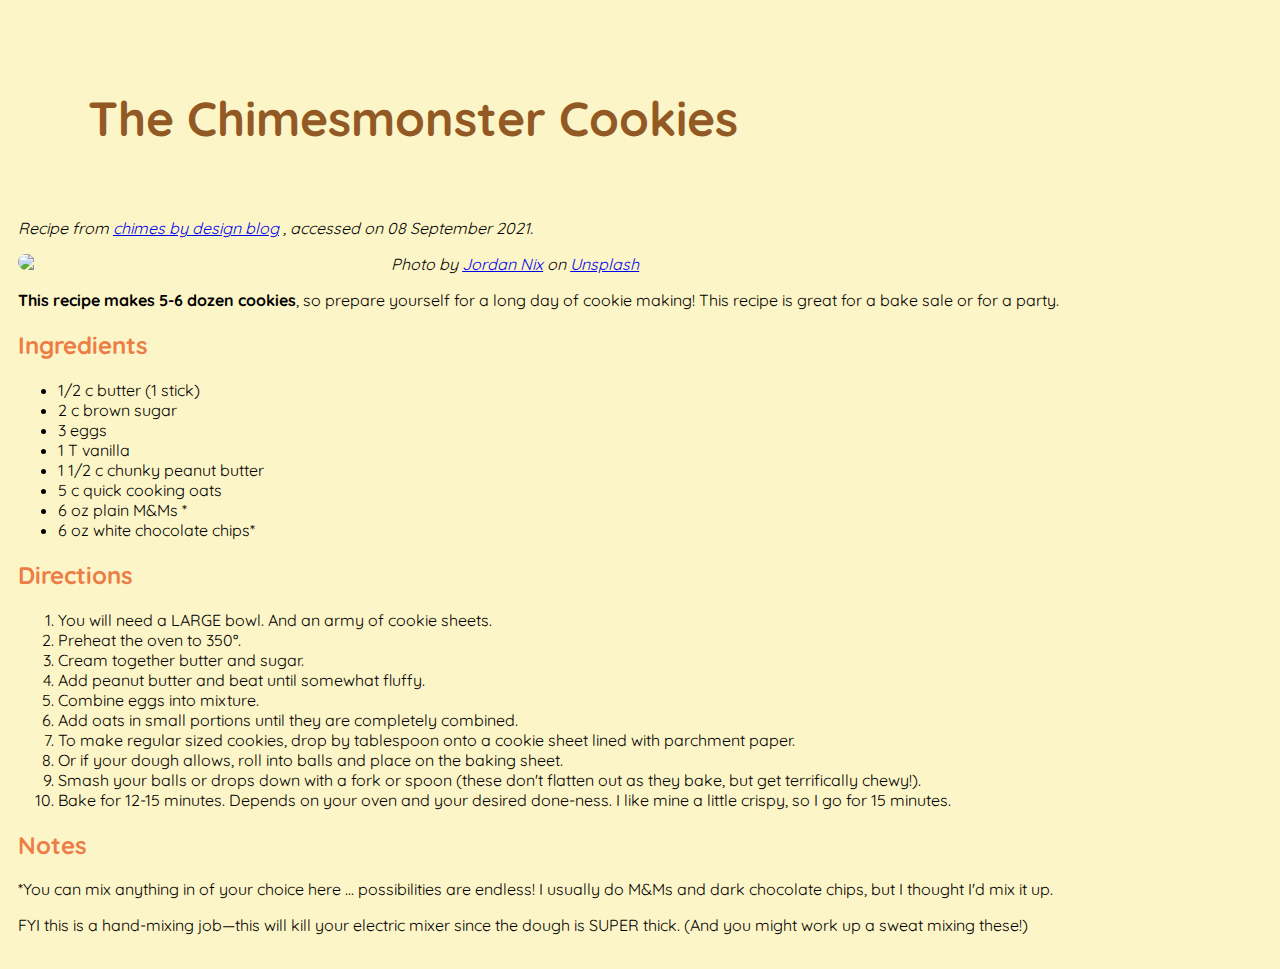
==== week_5/index.html @ fc8357a9 "Week 5 Exercise" ====
<!DOCTYPE html>
<html>
    <head>
        <link rel="stylesheet" href="style.css">
        <link rel="preconnect" href="https://fonts.googleapis.com">
        <link rel="preconnect" href="https://fonts.gstatic.com" crossorigin>
        <link href="https://fonts.googleapis.com/css2?family=Quicksand&display=swap" rel="stylesheet">  
    </head>
    <body>
        <h1>The Chimesmonster Cookies</h1>
        <p><i>Recipe from <a href="https://www.chimesdesign.com/blog/2012/02/coooooooooooooooooooooooookies/"> chimes by design blog</a> , accessed on 08 September 2021.
        </i></p>
<div i="one">
    <img src="https://uc11dba1cf2fbfc5fef80d7e0291.previews.dropboxusercontent.com/p/thumb/[base64]/p.jpeg?fv_content=true&size_mode=5">
    <p><i>Photo by <a href="https://unsplash.com/@jordannix?utm_source=unsplash&utm_medium=referral&utm_content=creditCopyText">Jordan Nix</a> on <a href="https://unsplash.com/s/photos/monster-cookies?utm_source=unsplash&utm_medium=referral&utm_content=creditCopyTextUnsplash">Unsplash</a></i></p>
</div>
<div id="two">
    <p><b>This recipe makes 5-6 dozen cookies</b>, so prepare yourself for a long day of cookie making! This recipe is great for a bake sale or for a party. </p>
</div>
<div id="three">
        <h2>Ingredients</h2>
        <ul>
            <li>1/2 c butter (1 stick)</li>
            <li>2 c brown sugar</li>
            <li>3 eggs</li>
            <li>1 T vanilla</li>
            <li>1 1/2 c chunky peanut butter</li>
            <li>5 c quick cooking oats</li>
            <li>6 oz plain M&Ms *</li>
            <li>6 oz white chocolate chips*</li>
        </ul>
    </div>
    <div id="four">
        <h2>Directions</h2>
            <ol>
                <li>You will need a LARGE bowl. And an army of cookie sheets.</li>
                <li>Preheat the oven to 350°.</li>
                <li>Cream together butter and sugar.</li>
                <li>Add peanut butter and beat until somewhat fluffy.</li>
                <li>Combine eggs into mixture.</li>
                <li>Add oats in small portions until they are completely combined.</li>
                <li>To make regular sized cookies, drop by tablespoon onto a cookie sheet lined with parchment paper.</li>
                <li>Or if your dough allows, roll into balls and place on the baking sheet.</li>
                <li>Smash your balls or drops down with a fork or spoon (these don't flatten out as they bake, but get terrifically chewy!).</li>
                <li>Bake for 12-15 minutes. Depends on your oven and your desired done-ness. I like mine a little crispy, so I go for 15 minutes.</li>
            </ol>
</div>
<div id="five">
    <h2>Notes</h2>
    <p>*You can mix anything in of your choice here ... possibilities are endless! I usually do M&Ms and dark chocolate chips, but I thought I'd mix it up.</p>
    <p>FYI this is a hand-mixing job—this will kill your electric mixer since the dough is SUPER thick. (And you might work up a sweat mixing these!)</p>
</div>
    </body>
    </html>
---- week_5/style.css ----
body{font-family: 'Quicksand', sans-serif; 
    background-color:#FCF5C7;
    padding: 10px
}

h1{color:#925925;
    font-size: 3em;
    padding: 50px;
    margin: 20px;
}

h2{color:#EC7D46; 
    font: 2em;

}

img {
    float: left;
    width: 30%;
    height: auto;
    border-radius: 10px;

}
#one {
    color:#925925;
}
#two{

}
#three{

}
#four{

}
#five{

}
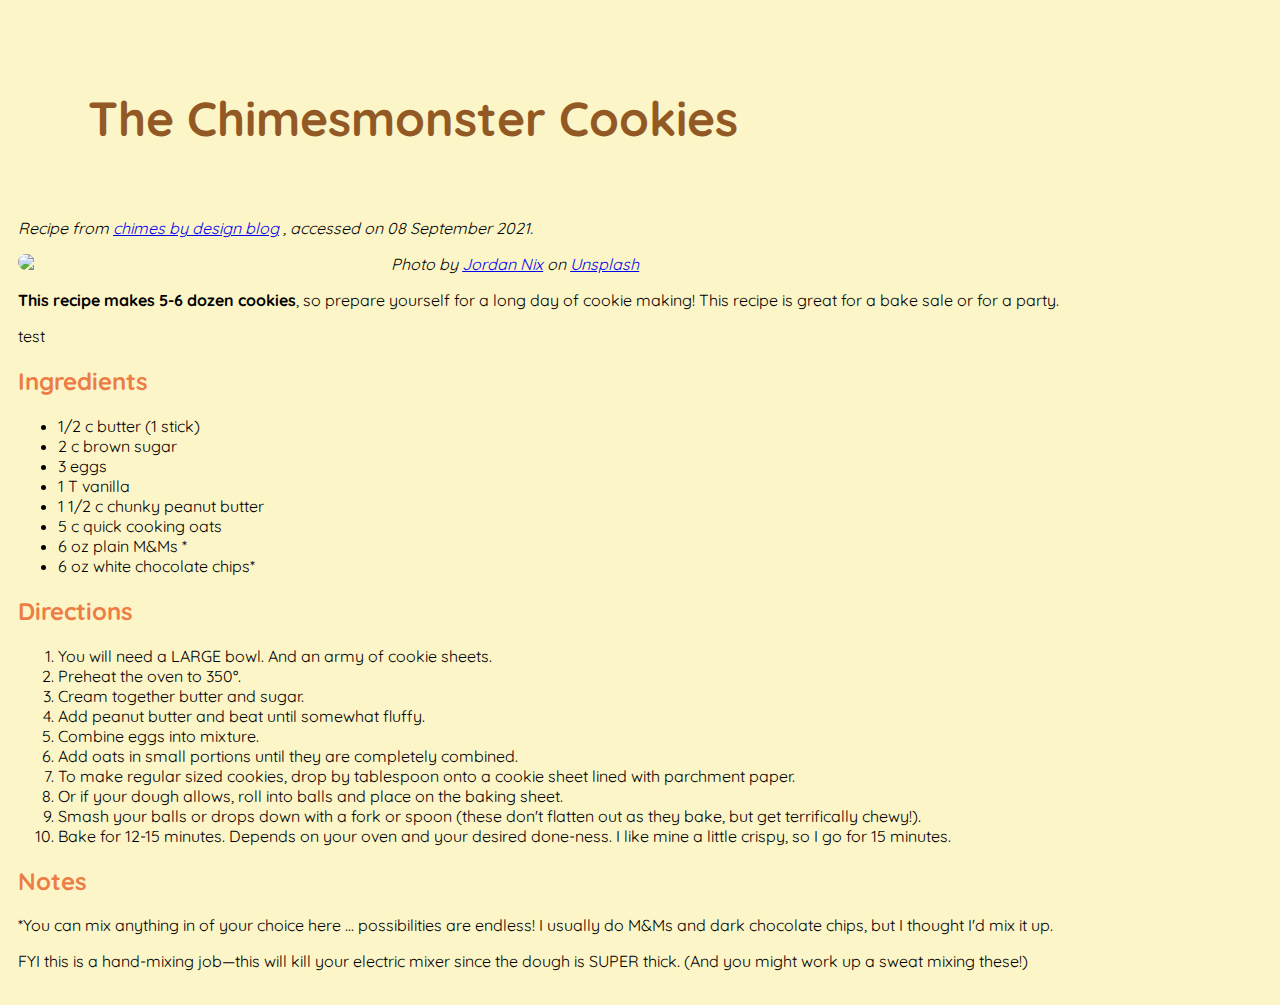
==== commit 50baa154: "testing" ====
--- a/week_5/index.html
+++ b/week_5/index.html
@@ -17,6 +17,11 @@
 <div id="two">
     <p><b>This recipe makes 5-6 dozen cookies</b>, so prepare yourself for a long day of cookie making! This recipe is great for a bake sale or for a party. </p>
 </div>
+
+<p>
+    test
+</p>
+
 <div id="three">
         <h2>Ingredients</h2>
         <ul>
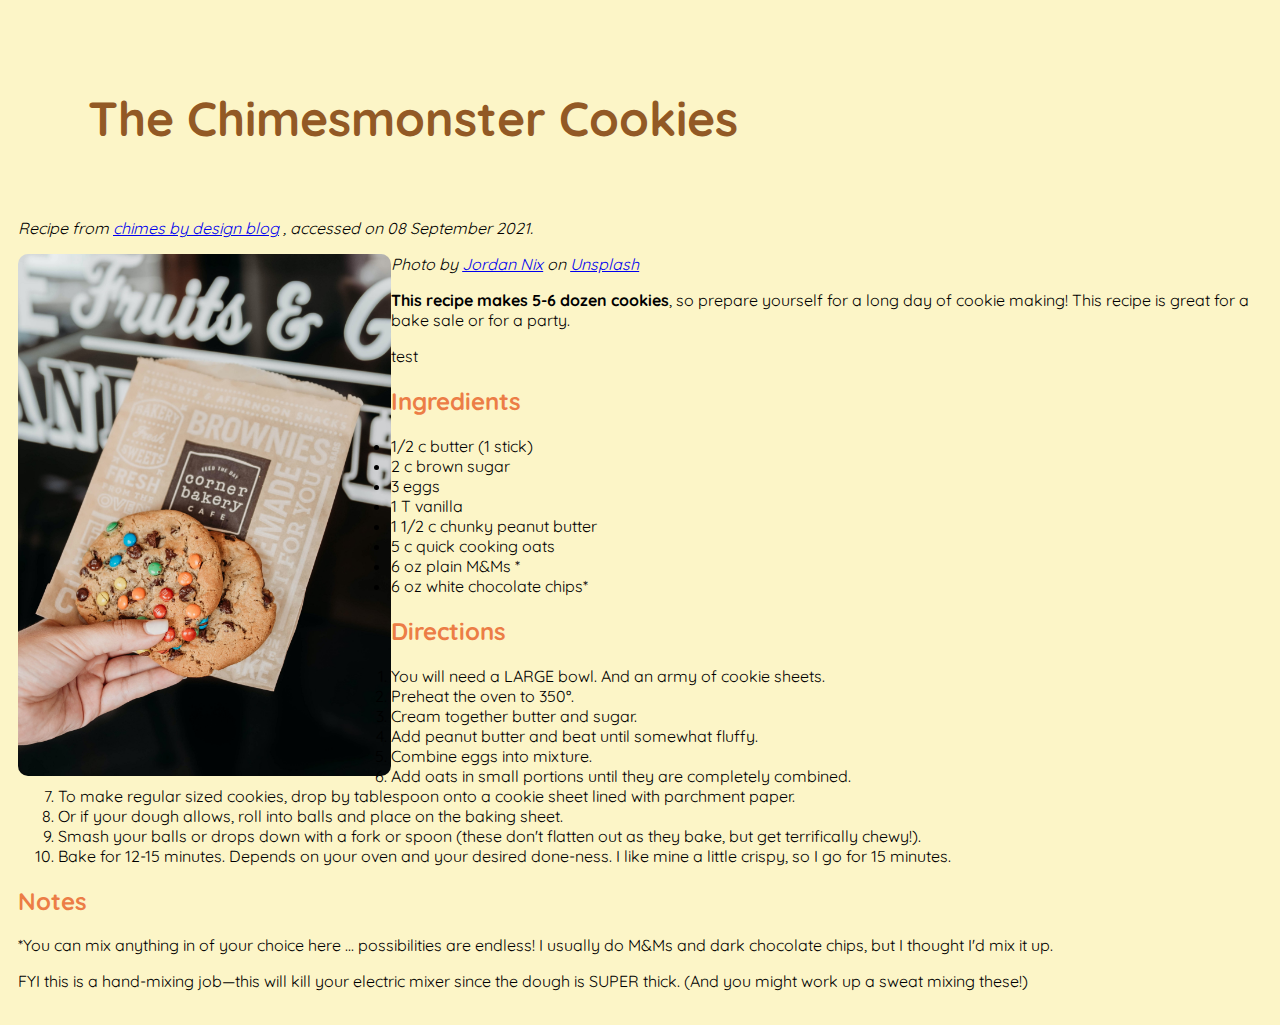
==== commit c4a1778e: "inserted image" ====
--- a/week_5/index.html
+++ b/week_5/index.html
@@ -11,7 +11,7 @@
         <p><i>Recipe from <a href="https://www.chimesdesign.com/blog/2012/02/coooooooooooooooooooooooookies/"> chimes by design blog</a> , accessed on 08 September 2021.
         </i></p>
 <div i="one">
-    <img src="https://uc11dba1cf2fbfc5fef80d7e0291.previews.dropboxusercontent.com/p/thumb/[base64]/p.jpeg?fv_content=true&size_mode=5">
+    <img src="images/cookies.jpg">
     <p><i>Photo by <a href="https://unsplash.com/@jordannix?utm_source=unsplash&utm_medium=referral&utm_content=creditCopyText">Jordan Nix</a> on <a href="https://unsplash.com/s/photos/monster-cookies?utm_source=unsplash&utm_medium=referral&utm_content=creditCopyTextUnsplash">Unsplash</a></i></p>
 </div>
 <div id="two">
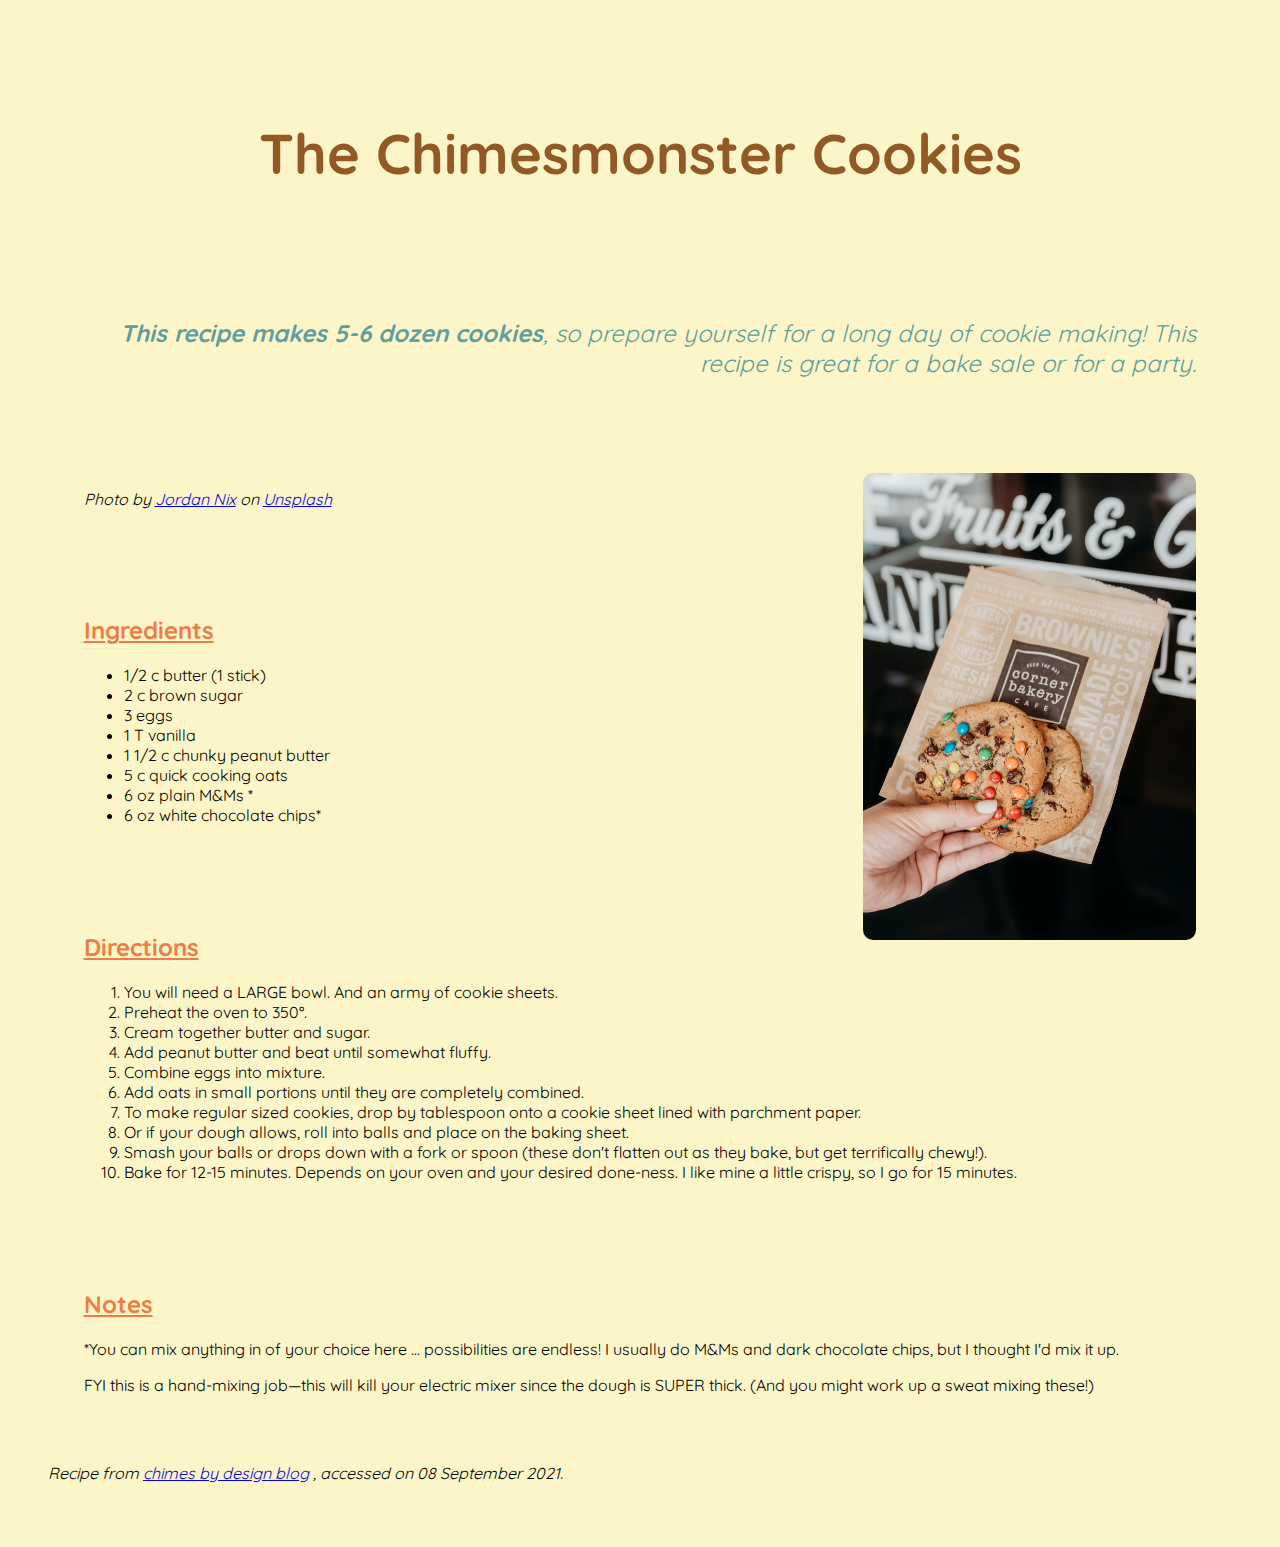
==== commit ec18a83b: "updated" ====
--- a/week_5/index.html
+++ b/week_5/index.html
@@ -8,19 +8,17 @@
     </head>
     <body>
         <h1>The Chimesmonster Cookies</h1>
-        <p><i>Recipe from <a href="https://www.chimesdesign.com/blog/2012/02/coooooooooooooooooooooooookies/"> chimes by design blog</a> , accessed on 08 September 2021.
-        </i></p>
+        
+
+<div id="two">
+    <p><b><i>This recipe makes 5-6 dozen cookies</b>, so prepare yourself for a long day of cookie making! This recipe is great for a bake sale or for a party.</i></p>
+</div>
 <div i="one">
-    <img src="images/cookies.jpg">
+    <img src="images/cookies.jpg ">
     <p><i>Photo by <a href="https://unsplash.com/@jordannix?utm_source=unsplash&utm_medium=referral&utm_content=creditCopyText">Jordan Nix</a> on <a href="https://unsplash.com/s/photos/monster-cookies?utm_source=unsplash&utm_medium=referral&utm_content=creditCopyTextUnsplash">Unsplash</a></i></p>
 </div>
-<div id="two">
-    <p><b>This recipe makes 5-6 dozen cookies</b>, so prepare yourself for a long day of cookie making! This recipe is great for a bake sale or for a party. </p>
-</div>
 
-<p>
-    test
-</p>
+
 
 <div id="three">
         <h2>Ingredients</h2>
@@ -55,5 +53,7 @@
     <p>*You can mix anything in of your choice here ... possibilities are endless! I usually do M&Ms and dark chocolate chips, but I thought I'd mix it up.</p>
     <p>FYI this is a hand-mixing job—this will kill your electric mixer since the dough is SUPER thick. (And you might work up a sweat mixing these!)</p>
 </div>
+<p><i>Recipe from <a href="https://www.chimesdesign.com/blog/2012/02/coooooooooooooooooooooooookies/"> chimes by design blog</a> , accessed on 08 September 2021.
+</i></p>
     </body>
     </html>--- a/week_5/style.css
+++ b/week_5/style.css
@@ -1,31 +1,39 @@
 body{font-family: 'Quicksand', sans-serif; 
     background-color:#FCF5C7;
-    padding: 10px
+    padding: 40px;
 }
 
 h1{color:#925925;
-    font-size: 3em;
+    font-size: 3.5em;
     padding: 50px;
     margin: 20px;
+    text-align: center;
 }
 
 h2{color:#EC7D46; 
     font: 2em;
+    text-decoration-line: underline;
 
 }
 
+div{
+    padding: 3%;
+}
+
 img {
-    float: left;
+    float: right;
     width: 30%;
     height: auto;
     border-radius: 10px;
-
+   
 }
 #one {
     color:#925925;
 }
 #two{
-
+    color: cadetblue;
+    font-size: 1.5em;
+    text-align: right;
 }
 #three{
 
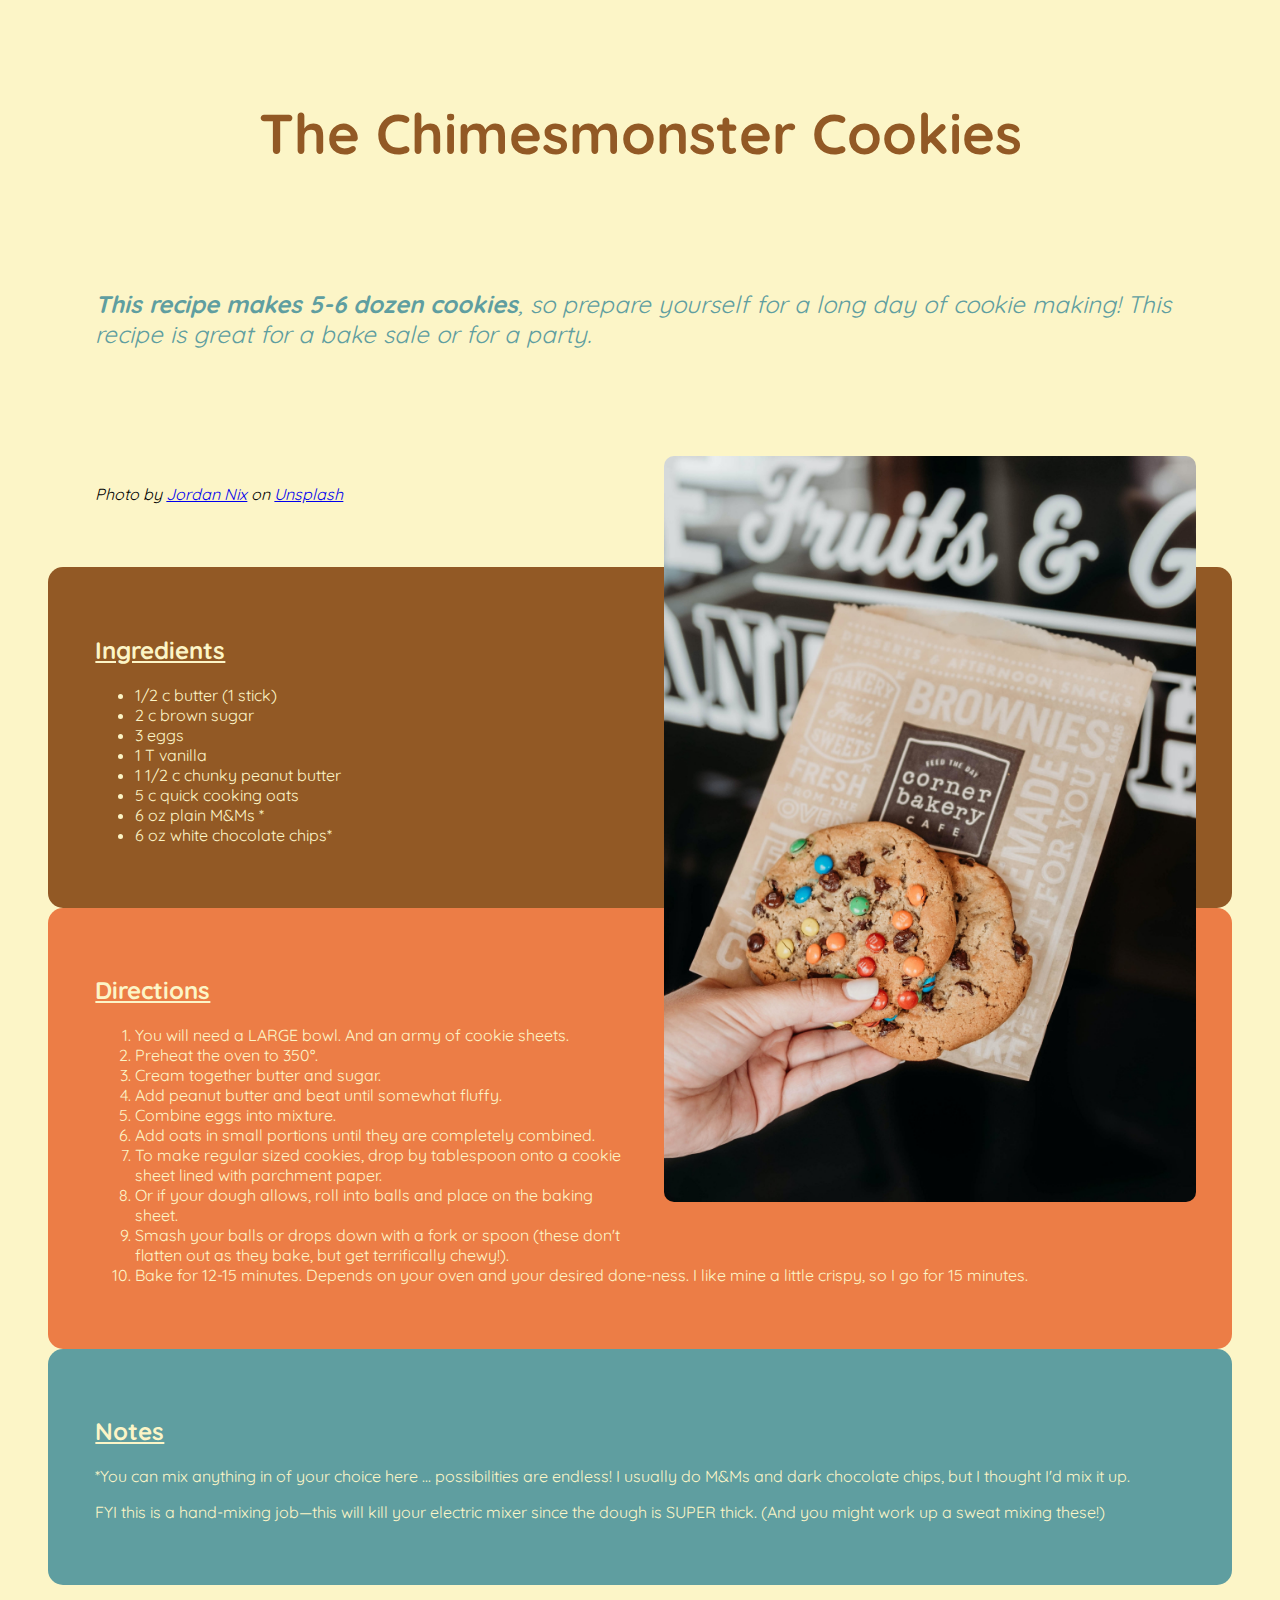
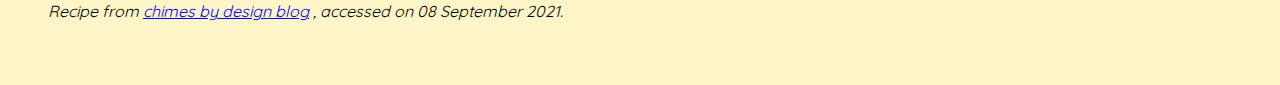
==== commit 9e6bab3b: "moved image outside of div" ====
--- a/week_5/index.html
+++ b/week_5/index.html
@@ -13,8 +13,10 @@
 <div id="two">
     <p><b><i>This recipe makes 5-6 dozen cookies</b>, so prepare yourself for a long day of cookie making! This recipe is great for a bake sale or for a party.</i></p>
 </div>
+
+<img src="images/cookies.jpg ">
+
 <div i="one">
-    <img src="images/cookies.jpg ">
     <p><i>Photo by <a href="https://unsplash.com/@jordannix?utm_source=unsplash&utm_medium=referral&utm_content=creditCopyText">Jordan Nix</a> on <a href="https://unsplash.com/s/photos/monster-cookies?utm_source=unsplash&utm_medium=referral&utm_content=creditCopyTextUnsplash">Unsplash</a></i></p>
 </div>
 
--- a/week_5/style.css
+++ b/week_5/style.css
@@ -5,27 +5,27 @@
 
 h1{color:#925925;
     font-size: 3.5em;
-    padding: 50px;
-    margin: 20px;
+    padding: 40px;
+    margin: 10px;
     text-align: center;
 }
 
-h2{color:#EC7D46; 
+h2{
     font: 2em;
     text-decoration-line: underline;
 
 }
 
 div{
-    padding: 3%;
+    padding: 4%;
 }
 
 img {
     float: right;
-    width: 30%;
+    width: 45%;
     height: auto;
     border-radius: 10px;
-   
+    margin: 3%;
 }
 #one {
     color:#925925;
@@ -33,14 +33,25 @@
 #two{
     color: cadetblue;
     font-size: 1.5em;
-    text-align: right;
+    text-align: left;
+
 }
 #three{
+    background-color: #925925;
+    color: #FCF5C7;
+    border-radius: 15px;
 
 }
 #four{
+    
+    color:#FCF5C7;
+    background-color: #EC7D46;
+    border-radius: 15px;
 
 }
 #five{
+    color:#FCF5C7;
+    background-color: cadetblue;
+    border-radius: 15px;
 
 }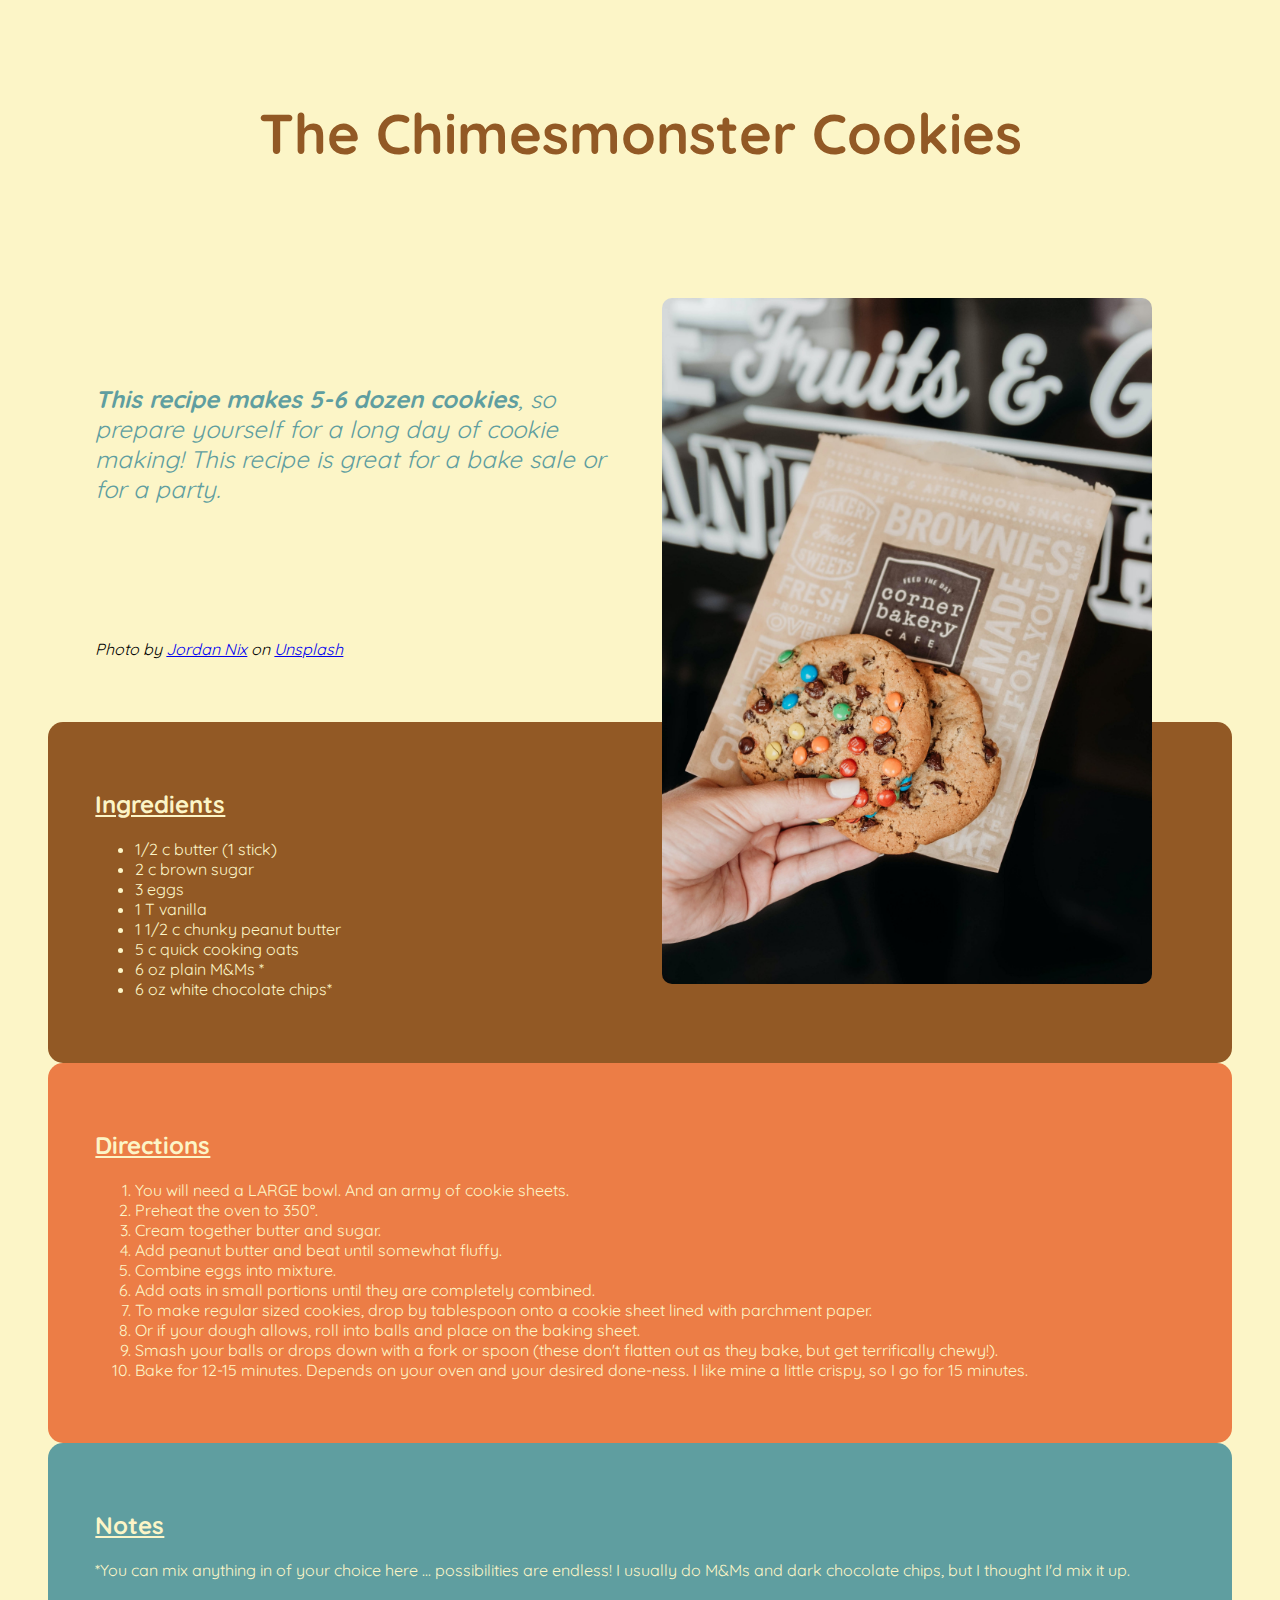
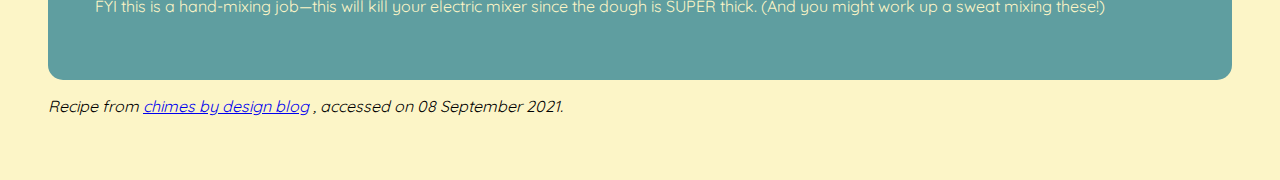
==== commit 6baeaf43: "edited image size and placement" ====
--- a/week_5/index.html
+++ b/week_5/index.html
@@ -8,13 +8,13 @@
     </head>
     <body>
         <h1>The Chimesmonster Cookies</h1>
-        
-
+    <div i="img">  
+        <img src="images/cookies.jpg ">
+    </div> 
 <div id="two">
     <p><b><i>This recipe makes 5-6 dozen cookies</b>, so prepare yourself for a long day of cookie making! This recipe is great for a bake sale or for a party.</i></p>
 </div>
 
-<img src="images/cookies.jpg ">
 
 <div i="one">
     <p><i>Photo by <a href="https://unsplash.com/@jordannix?utm_source=unsplash&utm_medium=referral&utm_content=creditCopyText">Jordan Nix</a> on <a href="https://unsplash.com/s/photos/monster-cookies?utm_source=unsplash&utm_medium=referral&utm_content=creditCopyTextUnsplash">Unsplash</a></i></p>
